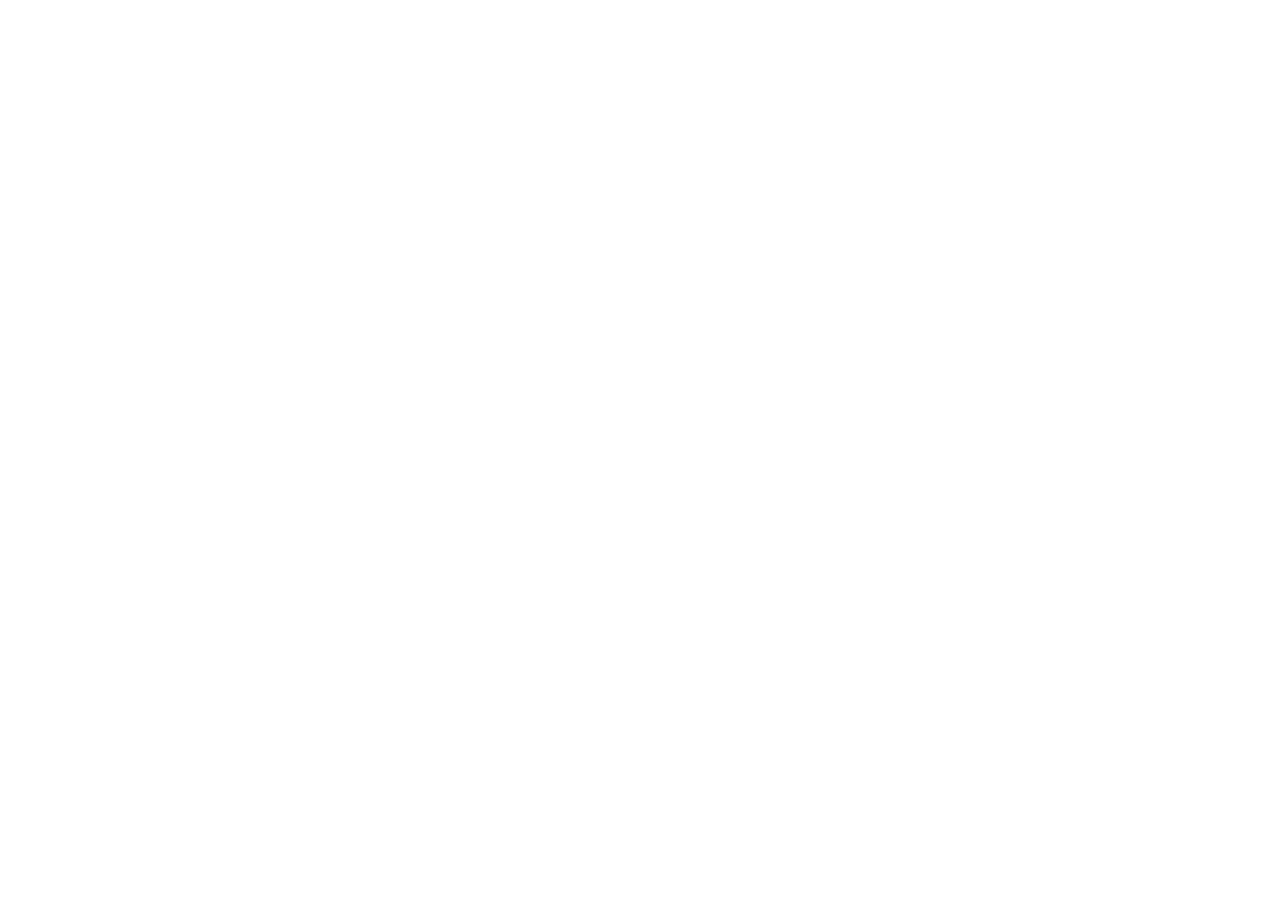
==== about.html @ 95242c17 "Init : création du dépôt, arborescence des fichiers et structure HTML de base" ====
<!DOCTYPE html>
<html lang="en">
<head>
    <meta charset="UTF-8">
    <meta name="viewport" content="width=device-width, initial-scale=1.0">
    <title>Document</title>
</head>
<!-- Bootstrap 5 via CDN : feuille de style --> 
<link 
href="https://cdn.jsdelivr.net/npm/bootstrap@5.3.0/dist/css/bootstrap.min.css" 
rel="stylesheet"> 
<!-- Votre feuille de style personnelle --> 
<link rel="stylesheet" href="css/style.css">
<body>
      <!-- Le contenu de la page sera ajoute ici --> 
<!-- Bootstrap 5 via CDN : script JavaScript --> 
<script 
src="https://cdn.jsdelivr.net/npm/bootstrap@5.3.0/dist/js/bootstrap.bundle.min.js"
></script> 
<!-- Votre script JavaScript --> 
<script src="js/main.js"></script>
</body>
</html>
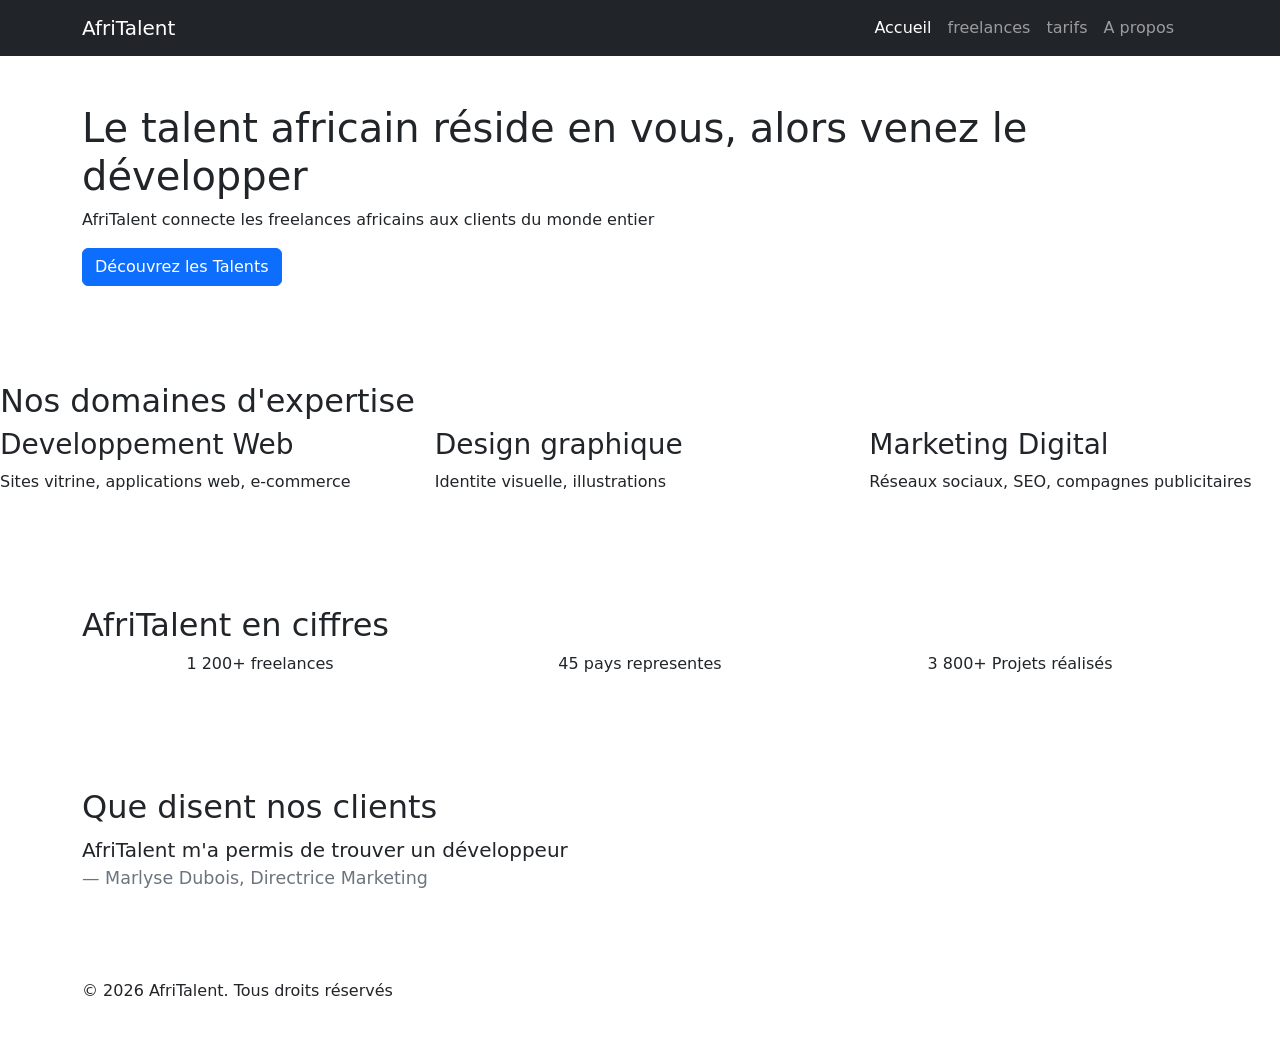
==== commit 61c22392: "HTMK : structure complète des 5 pages avec sections et contenu texte" ====
--- a/about.html
+++ b/about.html
@@ -19,5 +19,97 @@
 ></script> 
 <!-- Votre script JavaScript --> 
 <script src="js/main.js"></script>
+ <!--Navigation boostrap commune à toutes les pages-->
+<nav class="navbar navbar-expand-lg navbar-dark bg-dark">
+    <div class="container">
+        <a class="navbar-brand" href="index.html">AfriTalent</a>
+        <button class="navbar-toggler" type="button"
+        data-bs-toggle="collapse"
+        data-bs-target="#navMenu"
+        aria-controls="navMenu"
+        aria-expanded="false"
+        aria-label="Toggle navigation">
+        <span class="navbar-toggler-icon"></span>
+    </button>
+    <div class="collapse navbar-collapse" id="navMenu">
+        <ul class="navbar-nav ms-auto">
+            <li class="nav-item"><a class="nav-link active"
+                href="index.html">Accueil</a></li>
+                <li class="nav-item"><a class="nav-link"  
+                    href="freelances.html">freelances</a></li>
+                    <li class="nav-item"><a class="nav-link" 
+                        href="tarifs.html">tarifs</a></li>
+                        <li class="nav-item"><a class="nav-link" 
+                            href="about.html">A propos</a></li>
+                            <li class="nav-item"><a class="nav-link"
+                                href="contact.html"></a></li>
+        </ul>
+    </div>
+    </div>
+</nav>
+<!--Contenu principal-->
+<main>
+    <!--Section hero-->
+    <section id="hero">
+        <div class="container py-5">
+            <h1>Le talent africain réside en vous, alors venez le développer</h1>
+            <p>AfriTalent connecte les freelances africains aux clients du monde entier</p>
+            <a href="freelances.html" class="btn btn-primary">Découvrez les Talents</a>
+
+        </div>
+    </section>
+    <!--Section Services-->
+    <section id="service">
+        <div class="containe py-5">
+            <h2>Nos domaines d'expertise</h2>
+            <div class="row">
+                <div class="col -md-4">
+                    <h3>Developpement Web</h3>
+                    <p>Sites vitrine, applications web, e-commerce</p>
+                </div>
+                <div class="col -md-4">
+                    <h3>Design graphique</h3>
+                    <p>Identite visuelle, illustrations</p>
+                </div>
+                <div class="col -md-4">
+                    <h3>Marketing Digital</h3>
+                    <p>Réseaux sociaux, SEO, compagnes publicitaires</p>
+                </div>
+            </div>
+        </div>
+    </section>
+    <!--Section statistique-->
+    <section id="statistique">
+        <div class="container py-5">
+            <h2>AfriTalent en ciffres</h2>
+            <div class="row text-center">
+                <div class="col -md-4"><p>1 200+ freelances</p></div>
+                <div class="col -md-4"><p>45 pays representes</p></div>
+                <div class="col -md-4"><p>3 800+ Projets réalisés</p></div>
+            </div>
+        </div>
+    </section>
+
+    <!--Section Témoignages-->
+    <section id="témoignages">
+        <div class="container py-5">
+            <h2>Que disent nos clients</h2>
+            <blockquote class="blockquote">
+            <p>AfriTalent m'a permis de trouver un développeur</p>
+         <footer class="blockquote-footer">Marlyse Dubois, Directrice Marketing</footer>
+         </blockquote>
+        </div>
+    </section>
+</main>
+
+<!--Pied de page-->
+<footer>
+    <div class="container py-4">
+        <p>&copy; 2026 AfriTalent. Tous droits réservés</p>
+    </div>
+</footer>
+    <script src="https://cdn.jsdelivr.net/npm/bootstrap@5.3.0/dist/js/bootstrap.bundle.min.js">
+    </script>
+      <script src="js/main.js"></script>
 </body>
 </html>
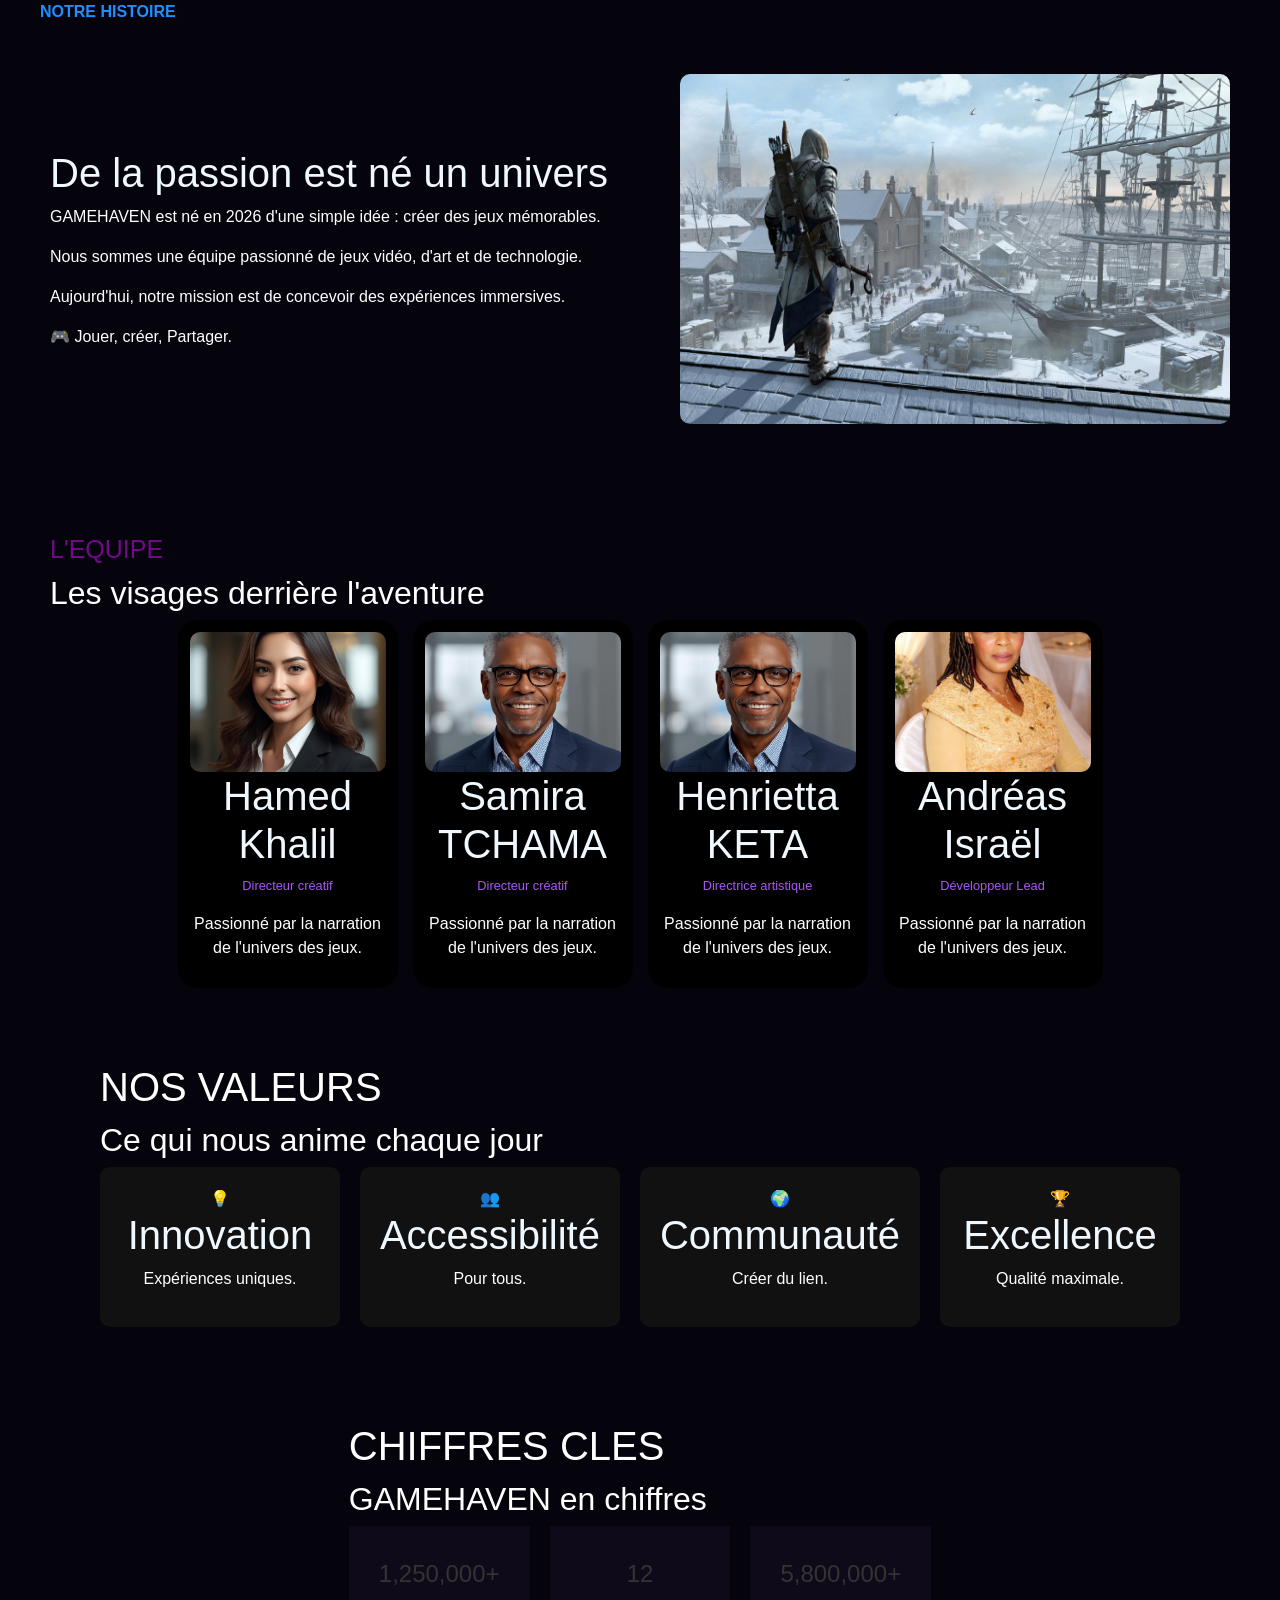
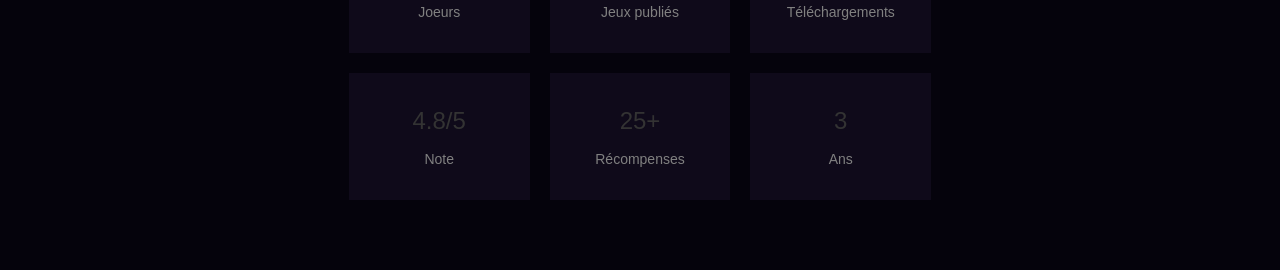
==== commit a05e47b5: "Mise à jour" ====
--- a/about.html
+++ b/about.html
@@ -11,105 +11,100 @@
 rel="stylesheet"> 
 <!-- Votre feuille de style personnelle --> 
 <link rel="stylesheet" href="css/style.css">
-<body>
-      <!-- Le contenu de la page sera ajoute ici --> 
-<!-- Bootstrap 5 via CDN : script JavaScript --> 
-<script 
-src="https://cdn.jsdelivr.net/npm/bootstrap@5.3.0/dist/js/bootstrap.bundle.min.js"
-></script> 
-<!-- Votre script JavaScript --> 
-<script src="js/main.js"></script>
- <!--Navigation boostrap commune à toutes les pages-->
-<nav class="navbar navbar-expand-lg navbar-dark bg-dark">
-    <div class="container">
-        <a class="navbar-brand" href="index.html">AfriTalent</a>
-        <button class="navbar-toggler" type="button"
-        data-bs-toggle="collapse"
-        data-bs-target="#navMenu"
-        aria-controls="navMenu"
-        aria-expanded="false"
-        aria-label="Toggle navigation">
-        <span class="navbar-toggler-icon"></span>
-    </button>
-    <div class="collapse navbar-collapse" id="navMenu">
-        <ul class="navbar-nav ms-auto">
-            <li class="nav-item"><a class="nav-link active"
-                href="index.html">Accueil</a></li>
-                <li class="nav-item"><a class="nav-link"  
-                    href="freelances.html">freelances</a></li>
-                    <li class="nav-item"><a class="nav-link" 
-                        href="tarifs.html">tarifs</a></li>
-                        <li class="nav-item"><a class="nav-link" 
-                            href="about.html">A propos</a></li>
-                            <li class="nav-item"><a class="nav-link"
-                                href="contact.html"></a></li>
-        </ul>
+<body class="violet">
+    <!--SECTION HISTOIRE-->
+    <header>
+         <span class="navbar-brand1"><strong>NOTRE HISTOIRE</strong></span>
+    </header>
+   <section class="heros">
+    <div class="heros-text">
+        <h2>De la passion est né un univers</h2>
+        <p>
+            GAMEHAVEN est né en 2026 d'une simple idée : créer des jeux mémorables.
+        </p>
+        <p>
+            Nous sommes une équipe passionné de jeux vidéo, d'art et de technologie.
+        </p>
+        <p>
+            Aujourd'hui, notre mission est de concevoir des expériences immersives.
+        </p>
+        <span class="span">🎮 Jouer, créer, Partager.</span>
     </div>
+
+    <div class="imgs">
+        <img src="images/540908.jpg">
     </div>
-</nav>
-<!--Contenu principal-->
-<main>
-    <!--Section hero-->
-    <section id="hero">
-        <div class="container py-5">
-            <h1>Le talent africain réside en vous, alors venez le développer</h1>
-            <p>AfriTalent connecte les freelances africains aux clients du monde entier</p>
-            <a href="freelances.html" class="btn btn-primary">Découvrez les Talents</a>
 
+   </section>
+
+   <section class="team">
+    <h1 class="equipe">L'EQUIPE</h1>
+    <h2>Les visages derrière l'aventure</h2>
+    <div class="teams">
+        <div class="team-1">
+            <img src="images/témoin1.jpg">
+            <h3>Hamed Khalil</h3>
+            <p class="role">Directeur créatif</p>
+            <p>Passionné par la narration de l'univers des jeux.</p>
         </div>
-    </section>
-    <!--Section Services-->
-    <section id="service">
-        <div class="containe py-5">
-            <h2>Nos domaines d'expertise</h2>
-            <div class="row">
-                <div class="col -md-4">
-                    <h3>Developpement Web</h3>
-                    <p>Sites vitrine, applications web, e-commerce</p>
-                </div>
-                <div class="col -md-4">
-                    <h3>Design graphique</h3>
-                    <p>Identite visuelle, illustrations</p>
-                </div>
-                <div class="col -md-4">
-                    <h3>Marketing Digital</h3>
-                    <p>Réseaux sociaux, SEO, compagnes publicitaires</p>
-                </div>
+
+        <div class="team-1">
+            <img src="images/témoin2.jpg">
+            <h3>Samira TCHAMA</h3>
+            <p class="role">Directeur créatif</p>
+            <p>Passionné par la narration de l'univers des jeux.</p>
+        </div>
+
+        <div class="team-1">
+            <img src="images/témoin2.jpg">
+            <h3>Henrietta KETA</h3>
+            <p class="role">Directrice artistique</p>
+            <p>Passionné par la narration de l'univers des jeux.</p>
+        </div>
+
+        <div class="team-1">
+            <img src="images/témoin3.png" width="100">
+            <h3>Andréas Israël </h3>
+            <p class="role">Développeur Lead</p>
+            <p>Passionné par la narration de l'univers des jeux.</p>
+        </div>
+        <!--SECTION VALEUR-->
+
+        <section class="values">
+            <h1>NOS VALEURS</h1>
+            <h2>Ce qui nous anime chaque jour</h2>
+
+            <div class="valeur-grid">
+                <div class="value">💡 <h3>Innovation</h3><p>Expériences uniques.</p></div>
+                <div class="value">👥 <h3>Accessibilité</h3><p>Pour tous.</p></div>
+                <div class="value">🌍 <h3>Communauté</h3><p>Créer du lien.</p></div>
+                <div class="value">🏆 <h3>Excellence</h3><p>Qualité maximale.</p></div>
             </div>
-        </div>
-    </section>
-    <!--Section statistique-->
-    <section id="statistique">
-        <div class="container py-5">
-            <h2>AfriTalent en ciffres</h2>
-            <div class="row text-center">
-                <div class="col -md-4"><p>1 200+ freelances</p></div>
-                <div class="col -md-4"><p>45 pays representes</p></div>
-                <div class="col -md-4"><p>3 800+ Projets réalisés</p></div>
+        </section>
+
+        <!--SECTION CHIFFRES-->
+        <section class="states">
+            <h1>CHIFFRES CLES</h1>
+            <h2>GAMEHAVEN en chiffres</h2>
+
+            <div class="states-grid">
+                <div class="stat">1,250,000+<span class="span">Joeurs</span></div>
+                <div class="stat">12<span class="span">Jeux publiés</span></div>
+                <div class="stat">5,800,000+<span class="span">Téléchargements</span></div>
+                <div class="stat">4.8/5<span class="span">Note</span></div>
+                <div class="stat">25+<span class="span">Récompenses</span></div>
+                <div class="stat">3<span class="span">Ans</span></div>
             </div>
-        </div>
-    </section>
 
-    <!--Section Témoignages-->
-    <section id="témoignages">
-        <div class="container py-5">
-            <h2>Que disent nos clients</h2>
-            <blockquote class="blockquote">
-            <p>AfriTalent m'a permis de trouver un développeur</p>
-         <footer class="blockquote-footer">Marlyse Dubois, Directrice Marketing</footer>
-         </blockquote>
-        </div>
-    </section>
-</main>
+        </section>
 
-<!--Pied de page-->
-<footer>
-    <div class="container py-4">
-        <p>&copy; 2026 AfriTalent. Tous droits réservés</p>
+
+
+
     </div>
-</footer>
-    <script src="https://cdn.jsdelivr.net/npm/bootstrap@5.3.0/dist/js/bootstrap.bundle.min.js">
-    </script>
-      <script src="js/main.js"></script>
+
+   </section>
+  
+
 </body>
 </html>
--- a/css/style.css
+++ b/css/style.css
@@ -0,0 +1,569 @@
+:root {
+    --primary-color: #1e90ff;
+    --secondary-color: #ff6347;
+    --background-color: white;
+    --text-color: #333333;
+    --font-main: sans-serif;
+    --spacing: 16px;  
+    --white: #ffffff;
+    --dark: #222222;
+}
+
+body {
+    margin: 0;
+    font-family: var(--font-main);
+    color: var(--text-color);            
+}
+.navbar-brand {
+    color: #1e90ff;
+} 
+.navbar-brand1 {
+     color: #1e90ff;
+     margin-left: 40px;
+} 
+.nav-link {
+    color: #667eea;
+    font-size: initial;
+}
+.nav-1 {
+    border-radius: 40px;
+}
+button {
+    background-color: var(--dark);
+    color: #ffffff;
+    margin-left: 5px;
+    border-radius: 10px;
+    padding: 4px;
+}
+button:hover {
+    box-shadow: 0 0 10px #6c5ce7,
+                0 0 20px #6c5ce7;
+    transform: translateY(-3px);
+    color: red;
+    transition: 0.8s;            
+}
+
+/*=== SECTIONS TEMOIGNAGES ET TARIFS ===*/
+.section-container {
+    display: flex;
+    justify-content: center;
+    gap: 30px;
+    padding: 60px 10%;
+    flex-wrap: wrap;
+}
+.card {
+    background-color: #111;
+    color: white;
+    width: 280px;
+    padding: 25px;
+    border-radius: 15px;
+    text-align: center;
+    transition: 0.3s;
+}
+.card:hover {
+    transform: translateY(-10px);
+    box-shadow: 0 0 20px rgba(108,92,231,0.5);
+}
+.avatar {
+    width: 80px;
+    height: 80px;
+    border-radius: 50%;
+    margin-bottom: 15px;
+}
+.card h1 {
+    font-size: 25px;
+}
+.role {
+    font-size: 0.8rem;
+    color: #6c5ce7;
+}
+.card p {
+    font-size: 0.9rem;
+    margin: 15px 0;
+}
+.stars {
+    color: gold;
+    font-size: 1.2rem;
+}
+
+/* Section hero */
+.text {
+    color: #ffffff;
+}
+.text-1 {
+    color: #610cb7;
+}
+.p1 {
+    color: #ffffff;
+}
+.hero{
+    display: grid;
+    grid-template-columns: 1fr 1.5fr;
+    align-items: center;
+    padding: 50px;
+    gap : 40px
+}
+.hero-image{
+    width: 50px;
+    border-radius: 15px;
+    align-items: center;
+}
+.btn{
+    background-color: var(--primary-color);
+    color: var(--white);
+    text-decoration: none;
+    border-radius: 10px;
+    transition: 5s;
+}
+.btn:hover {
+     box-shadow: 0 0 10px #6c5ce7,
+                 0 0 20px  #6c5ce7;
+     transform: translateY(-3px);  
+     color: #ffffff;   
+     transition: 0.8s;       
+}
+/* ASYMETRIQUE */
+.starts {
+    display: flex;
+    justify-content: space-around;
+    align-items: center;
+    background: transparent;
+    border-radius: 20px 20px 0 0;
+    flex-wrap: nowrap;    
+}
+
+.start-card {
+    text-align: center;
+    flex: 1;   
+}
+
+.counter {
+    font-size: 1.5rem;
+    font-weight: 500;
+    color: #6c5ce7;
+}
+.counter::before {
+    content: "";
+}
+.start-card p {
+    font-weight: bold;
+    
+    color: #ffffff;
+}
+.start-card span {
+    font: 0.65rem;
+    color: #ffffff;
+}
+/* SERVICES */
+.ns {
+    text-align: center;
+    font-size: 25px;
+    color: #ffffff;
+}
+
+.services-container {
+    color: deepskyblue;
+    justify-content: center;
+    flex-wrap: wrap;
+    display: flex;
+    justify-content: center;
+    align-items: center;
+    gap: 20px;
+    height: 50vh;
+    background-color: #0f0a1a;
+    margin-top: 20px;
+}
+  .service-card {
+    border-radius: 20px;
+    width: 200px;
+    max-width: 350px;
+    transition: transform 0.3s ease, box-shadow 0.3s ease;
+    box-shadow: 0 10px 30px black;
+    border: 1px solid rgba(255,255,255,0.3);
+    background-color: transparent;
+    color: #ffffff;
+    height: 250px;
+    overflow: hidden;
+    text-align: center;
+    padding: 10px 20px;
+}
+
+.service-card:hover{
+    transform: translateY(-10px);
+    box-shadow: 0 20px 40px black;
+}
+.card-icon {
+    margin-bottom: 20px;
+    display: inline-block;
+}
+.icon-3 {
+    width: 48px;
+    height: 48px;
+    border-radius: 12px;
+    margin: 0 auto;
+}
+.icon-1::before {
+    color: #ffffff;
+    justify-content: center;
+    align-items: center;
+    width: 100%;
+    height: 100%;
+    font-size: 24px;
+}
+.service-title {
+    font-size: 16px;
+    color: white;
+    line-height: 1.5;
+    margin-bottom: 25px;
+}
+.service-link {
+    display: inline-block;
+    color: #610cb7;
+    text-decoration: none;
+    font-weight: 600;
+    font-size: 15px;
+    transition: color 0.3s ease, transform 0.3s ease;
+}
+.service-link:hover {
+    color: #667eea;
+    transform: translateX(50px);
+}
+/*========= SECTION A PROPOS */
+.pp {
+    text-align: center;
+}
+.propos {
+    color: #ffffff;
+}
+
+/*Responsive Design */
+@media (max-width: 768px) {
+    .service-container {
+        gap: 20px;
+    }
+    .service-card {
+        padding: 30px 20px;
+        max-width: 100%;
+    }
+    .service-title {
+        font-size: 22px;
+    }
+    .service-description {
+        font-size: 14px;
+    }
+}
+/* =====Section footer */
+.footer {
+    background: #360865;
+    color: var(--white);
+    padding: 50px 20px;
+}
+.footer-container {
+    display: flex;
+    justify-content: space-between;
+    align-items: flex-start;
+    flex-wrap: wrap;
+    margin: auto;
+    gap: 40px;
+}
+.footer-b {
+    flex: 1 1 250px;
+    padding-left: 100px;
+}
+.footer-b p {
+    margin-left: 20px;
+    
+}
+.footer-b h1 {
+    font-size: 22px;
+    margin-bottom: 30px;
+    border-bottom: 2px solid white;
+    display: inline-block;
+    margin-left: 15px;
+    font-family: Arial, Helvetica, sans-serif;
+}
+.footer-b ul {
+    list-style: none;
+    padding: 0;
+}
+.footer-b a {
+    text-decoration: none;
+    color: var(--white);
+}
+.footer-b a:hover {
+    color: #ff6347;
+}
+.social-icon {
+    display: flex;
+    gap: 15px;
+    margin-top: 10px;
+}
+.social-icon a i {
+    color: #111;
+    font-size: 30px;
+}
+.social-icon a:hover {
+    background-color: #ffffff;
+    transition: 3s;
+}
+.pied {
+    text-align: center;
+    margin-top: 30px;
+    border-top: 1px solid rgba(255,255,255,0.3);
+    padding-top: 10px;
+}
+/*======= Formulaire ========*/
+.container-2 {
+    display: flex;
+    justify-content: center;
+    align-items: center;
+    min-height: 100vh;
+    gap: 20px;
+    
+}
+.form-box, .info-box {
+    width: 400px;
+    padding: 20px;
+    border-radius: 15px;
+    background-color: rgba(0,0,0,0.6);
+    border: 2px solid rgba(255,255,255,0.5);
+    box-shadow: 0 0 20px cyan;
+}
+.form-box h1 {
+    font-family: Georgia, 'Times New Roman', Times, serif;
+    font-size: 20px;
+    margin-left: 20px;
+    color: #1e90ff;
+}
+input, select, textarea {
+    width: 103%;
+    margin: 10px 0;
+    padding: 12px;
+    border-radius: 12px;
+    border: none;
+    outline: none;
+    background: rgba(255,255,255,0.1);
+    color: #ffffff;
+}
+input:focus, select:focus, textarea:focus {
+    border: 2px solid white;
+    box-shadow: 0 0 5px white,
+                0 0 10px white,
+                0 0 20px white;
+    background: rgba(255,255,255,0.15);
+    transform: scale(1.02);
+    transition: 3s;
+
+}
+input:focus::placeholder,
+textarea:focus::placeholder {
+    color: green;
+}
+
+textarea {
+    height: 100px;
+    resize: none;
+}
+.row {
+    display: flex;
+    gap: 10px;
+}
+.btn-9 {
+    width: 100%;
+    border: none;
+    border-radius: 10px;
+    background: linear-gradient(45deg, purple, cyan);
+    color: #ffffff;
+    font-weight: bold;
+    cursor: pointer;
+    transition: 0.4s;
+}
+.btn-9:hover {
+    transform: scale(1.05);
+}
+.success {
+    margin-top: 10px;
+    color: lawngreen;
+    margin-left: 19%;
+}
+.info-box p, h1 {
+    margin: 10px 0;
+    color: var(--white);
+}
+iframe {
+    width: 390px;
+    height: 250px;
+    border-radius: 10px;
+    margin-top: 40px;
+}
+/*=========TARIFS========*/
+.tarifs {
+    background-color: #0c090f;
+}
+h5 {
+    text-align: center;
+    margin-top: 40px;
+    color: azure;
+}
+.cardes-containers {
+    display: flex;
+    justify-content: center;
+    gap: 30px;
+    flex-wrap: wrap;
+    margin-top: 30px;
+}
+.popular {
+    border: 2px solid aqua;
+    transform: scale(1.08);
+}
+.badge {
+    position: relative;
+    top: -10px;
+    right: 10px;
+    background: #300634;
+    color: white;
+    padding: 5px 10px;
+    font-size: 12px;
+    border-radius: 70px;
+    
+}
+.price {
+    font-size: 22px;
+    margin: 10px 0;
+}
+ul {
+    list-style: none;
+    padding: 0;
+}
+li {
+    margin: 8px 0;
+}
+.check::before {
+    content: "✅";
+    color: green;
+}
+.cross::before {
+    content: "❌";
+}
+.button-1 {
+    margin-top: 15px;
+    padding: 10px;
+    background: #300634;
+    color: white;
+    border-radius: 25px;
+    cursor: pointer;
+}
+.button-1:hover {
+    background: #12385e;
+}
+/*========== NOTRE HISTOIRE ==========*/
+.violet {
+    background-color: rgb(5, 3, 12);
+}
+.equipe {
+    color: rgb(113, 9, 136);
+   font-family: 'Franklin Gothic Medium', 'Arial Narrow', Arial, sans-serif;
+   font-size: 25px;
+}
+
+.heros {
+    display: flex;
+    align-items: center;
+    justify-content: space-between;
+    gap: 40px;
+    padding: 50px;
+
+}
+.heros-text p, cta, h2, p {
+    color: #ffffff;
+}
+.span  {
+    color: #ffffff;
+}
+.heros-text h1 {
+    color: rgb(78, 7, 78);
+}
+.heros-text h2, h3 {
+    font-size: 40px;
+    color: aliceblue;
+}
+.heros-text img {
+    width: 100%;
+    border-radius: 10px;
+}
+.imgs img {
+    width: 550px;
+    height: 350px;
+    border-radius: 10px;
+}
+.team {
+    padding: 50px;
+}
+.teams {
+    display: flex;
+    justify-content: center;
+    gap: 15px;
+    flex-wrap: wrap;
+}
+.team-1 {
+    background: black;
+    padding: 12px;
+    text-align: center;
+    border-radius: 20px;
+    width: 220px;
+    
+}
+.team-1 img {
+    width: 100%;
+    border-radius: 10px;
+    object-fit: cover;
+    height: 140px;
+}
+.role {
+    color: #a855f7;
+}
+.values {
+    padding: 50px;
+}
+.valeur-grid {
+    display: grid;
+    grid-template-columns: repeat(4, 1fr);
+    gap: 20px;
+}
+.value {
+    background: #111;
+    padding: 20px;
+    border-radius: 10px;
+    text-align: center;
+}
+.states {
+    padding: 20px;
+}
+.states-grid {
+    display: grid;
+    grid-template-columns: repeat(3, 1fr);
+    gap: 20px;
+}
+.stat {
+    background-color: #0f0a1a;
+    padding: 30px;
+    font-size: 24px;
+    text-align: center;
+}
+.stat span {
+    display: block;
+    font-size: 14px;
+    margin-top: 10px;
+    color: gray;
+}
+/*==== Freelances ====*/
+.mb-4 {
+    color: #610cb7;
+    text-align: center;
+}
+.card-img-top {
+    width: 200px;
+    height: 150px; 
+}
+
+
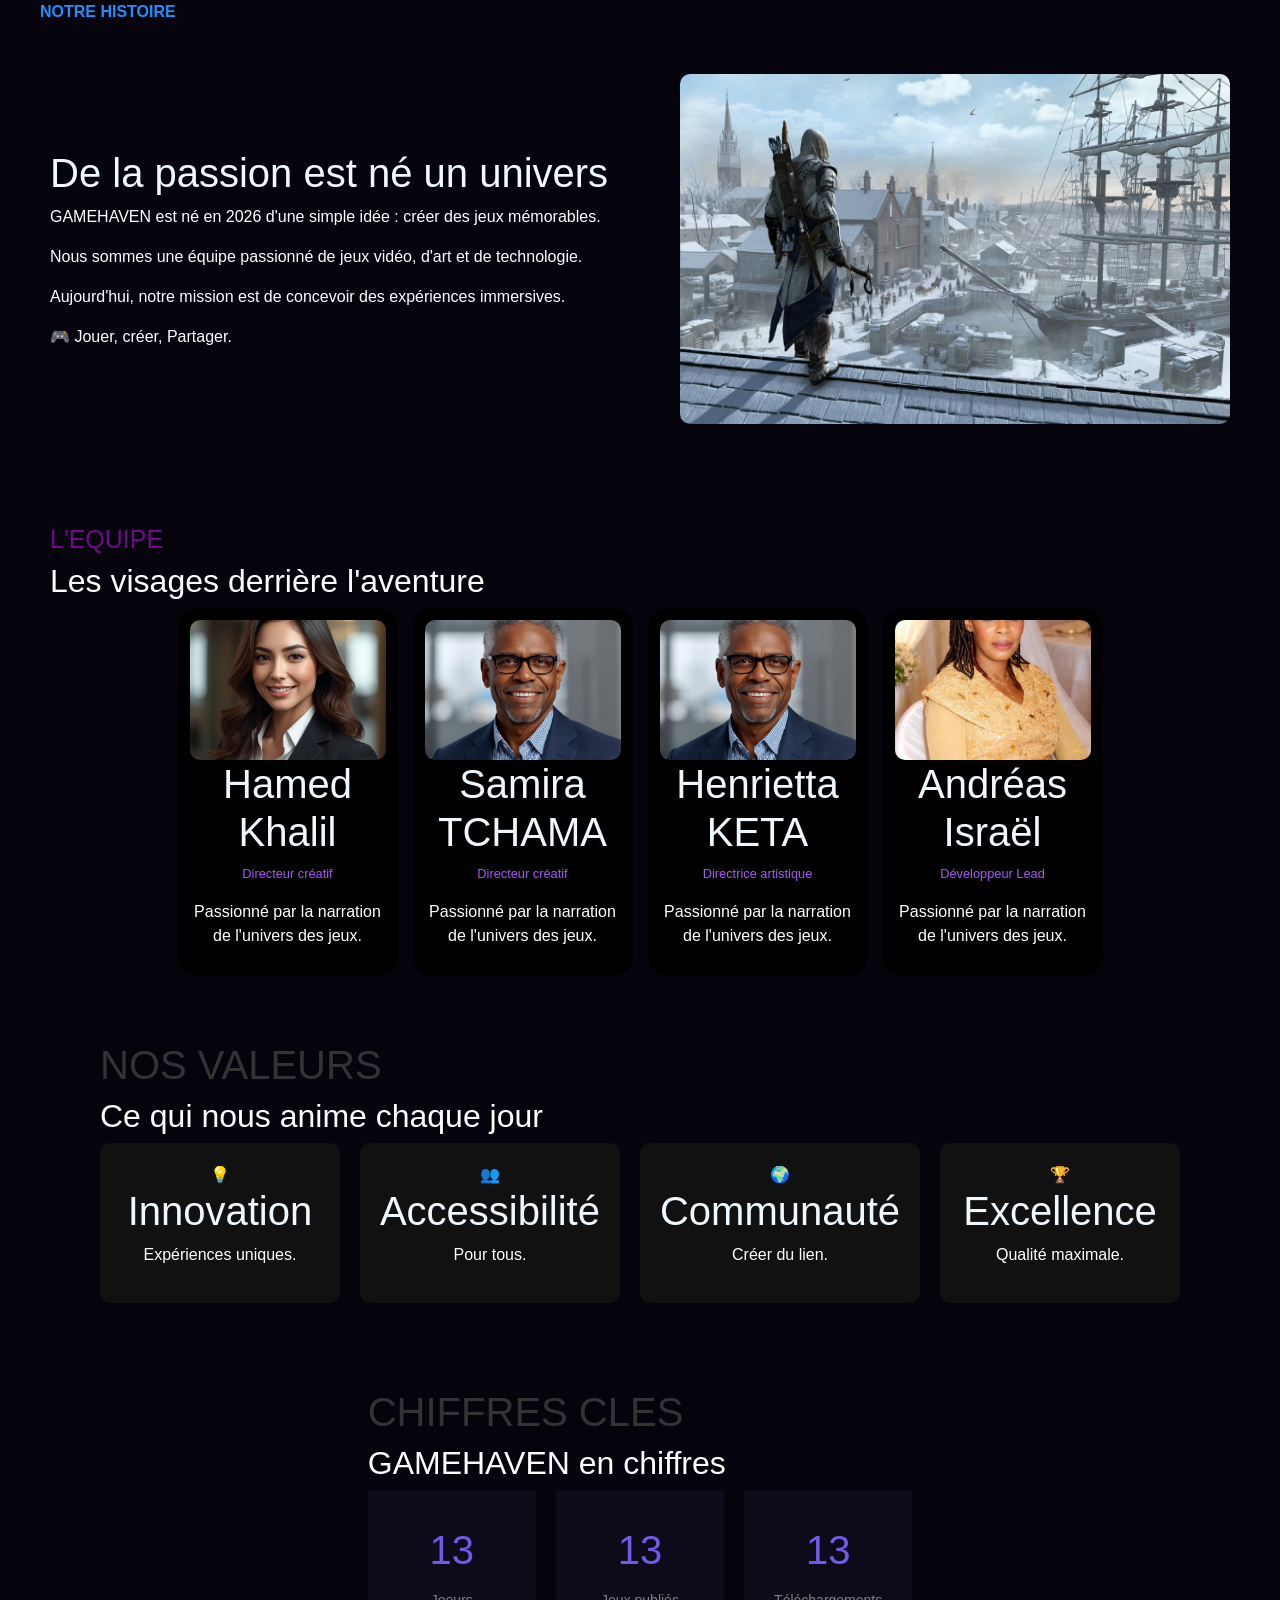
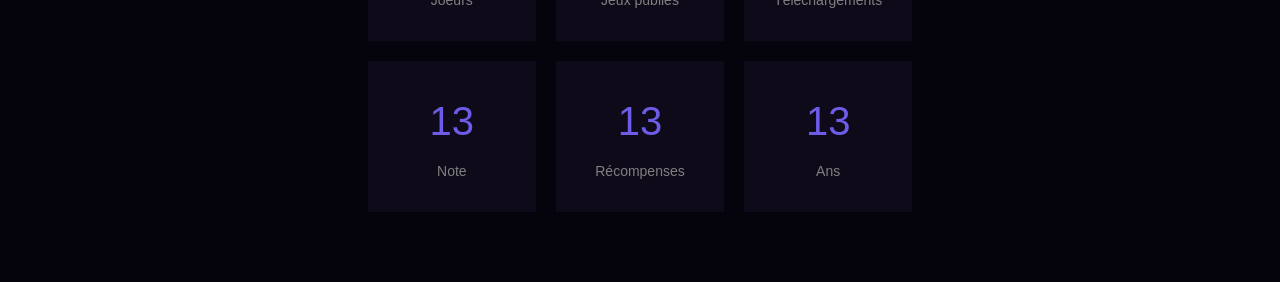
==== commit 1f5f7836: "nouvelle modification" ====
--- a/about.html
+++ b/about.html
@@ -88,12 +88,36 @@
             <h2>GAMEHAVEN en chiffres</h2>
 
             <div class="states-grid">
-                <div class="stat">1,250,000+<span class="span">Joeurs</span></div>
-                <div class="stat">12<span class="span">Jeux publiés</span></div>
-                <div class="stat">5,800,000+<span class="span">Téléchargements</span></div>
-                <div class="stat">4.8/5<span class="span">Note</span></div>
-                <div class="stat">25+<span class="span">Récompenses</span></div>
-                <div class="stat">3<span class="span">Ans</span></div>
+
+                <div class="stat">
+                    <div id="count1" class="counter">0</div>
+                    <span class="span">Joeurs</span>
+                </div>
+
+                <div class="stat">
+                    <div id="count2" class="counter">0</div>
+                    <span class="span">Jeux publiés</span>
+                </div>
+
+                <div class="stat">
+                    <div id="count3" class="counter">0</div>
+                    <span class="span">Téléchargements</span>
+                </div>
+
+                <div class="stat">
+                    <div id="count4" class="counter">0</div>
+                    <span class="span">Note</span>
+                </div>
+
+                <div class="stat">
+                    <div id="count5" class="counter">0</div>
+                    <span class="span">Récompenses</span>
+                </div>
+
+                <div class="stat">
+                    <div id="count6" class="counter">0</div>
+                    <span class="span">Ans</span>
+                </div>
             </div>
 
         </section>
@@ -104,6 +128,8 @@
     </div>
 
    </section>
+
+   <script src="js/main.js"></script>
   
 
 </body>
--- a/css/style.css
+++ b/css/style.css
@@ -138,7 +138,7 @@
 }
 
 .counter {
-    font-size: 1.5rem;
+    font-size: 40px;
     font-weight: 500;
     color: #6c5ce7;
 }
@@ -252,7 +252,7 @@
         font-size: 14px;
     }
 }
-/* =====Section footer */
+/* =====Section footer ======*/
 .footer {
     background: #360865;
     color: var(--white);
@@ -317,11 +317,18 @@
     display: flex;
     justify-content: center;
     align-items: center;
-    min-height: 100vh;
+    height: auto;
     gap: 20px;
-    
-}
-.form-box, .info-box {
+}
+option {
+    color: red;
+}
+.error {
+    color: red;
+}
+
+.form-box,
+.info-box {
     width: 400px;
     padding: 20px;
     border-radius: 15px;
@@ -329,14 +336,18 @@
     border: 2px solid rgba(255,255,255,0.5);
     box-shadow: 0 0 20px cyan;
 }
+
 .form-box h1 {
     font-family: Georgia, 'Times New Roman', Times, serif;
     font-size: 20px;
     margin-left: 20px;
     color: #1e90ff;
 }
-input, select, textarea {
-    width: 103%;
+
+input,
+select,
+textarea {
+    width: 100%;
     margin: 10px 0;
     padding: 12px;
     border-radius: 12px;
@@ -345,7 +356,10 @@
     background: rgba(255,255,255,0.1);
     color: #ffffff;
 }
-input:focus, select:focus, textarea:focus {
+
+input:focus,
+select:focus,
+textarea:focus {
     border: 2px solid white;
     box-shadow: 0 0 5px white,
                 0 0 10px white,
@@ -353,21 +367,23 @@
     background: rgba(255,255,255,0.15);
     transform: scale(1.02);
     transition: 3s;
-
-}
+}
+
 input:focus::placeholder,
 textarea:focus::placeholder {
     color: green;
 }
 
 textarea {
-    height: 100px;
+    height: 50px;
     resize: none;
 }
+
 .row {
     display: flex;
     gap: 10px;
 }
+
 .btn-9 {
     width: 100%;
     border: none;
@@ -378,24 +394,30 @@
     cursor: pointer;
     transition: 0.4s;
 }
+
 .btn-9:hover {
     transform: scale(1.05);
 }
+
 .success {
     margin-top: 10px;
     color: lawngreen;
     margin-left: 19%;
 }
-.info-box p, h1 {
+
+.info-box p,
+.info-box h1 {
     margin: 10px 0;
     color: var(--white);
 }
+
 iframe {
     width: 390px;
     height: 250px;
     border-radius: 10px;
     margin-top: 40px;
 }
+
 /*=========TARIFS========*/
 .tarifs {
     background-color: #0c090f;
@@ -565,5 +587,10 @@
     width: 200px;
     height: 150px; 
 }
-
-
+#count {
+  color: white;
+  font-size: 40px;
+}
+
+
+
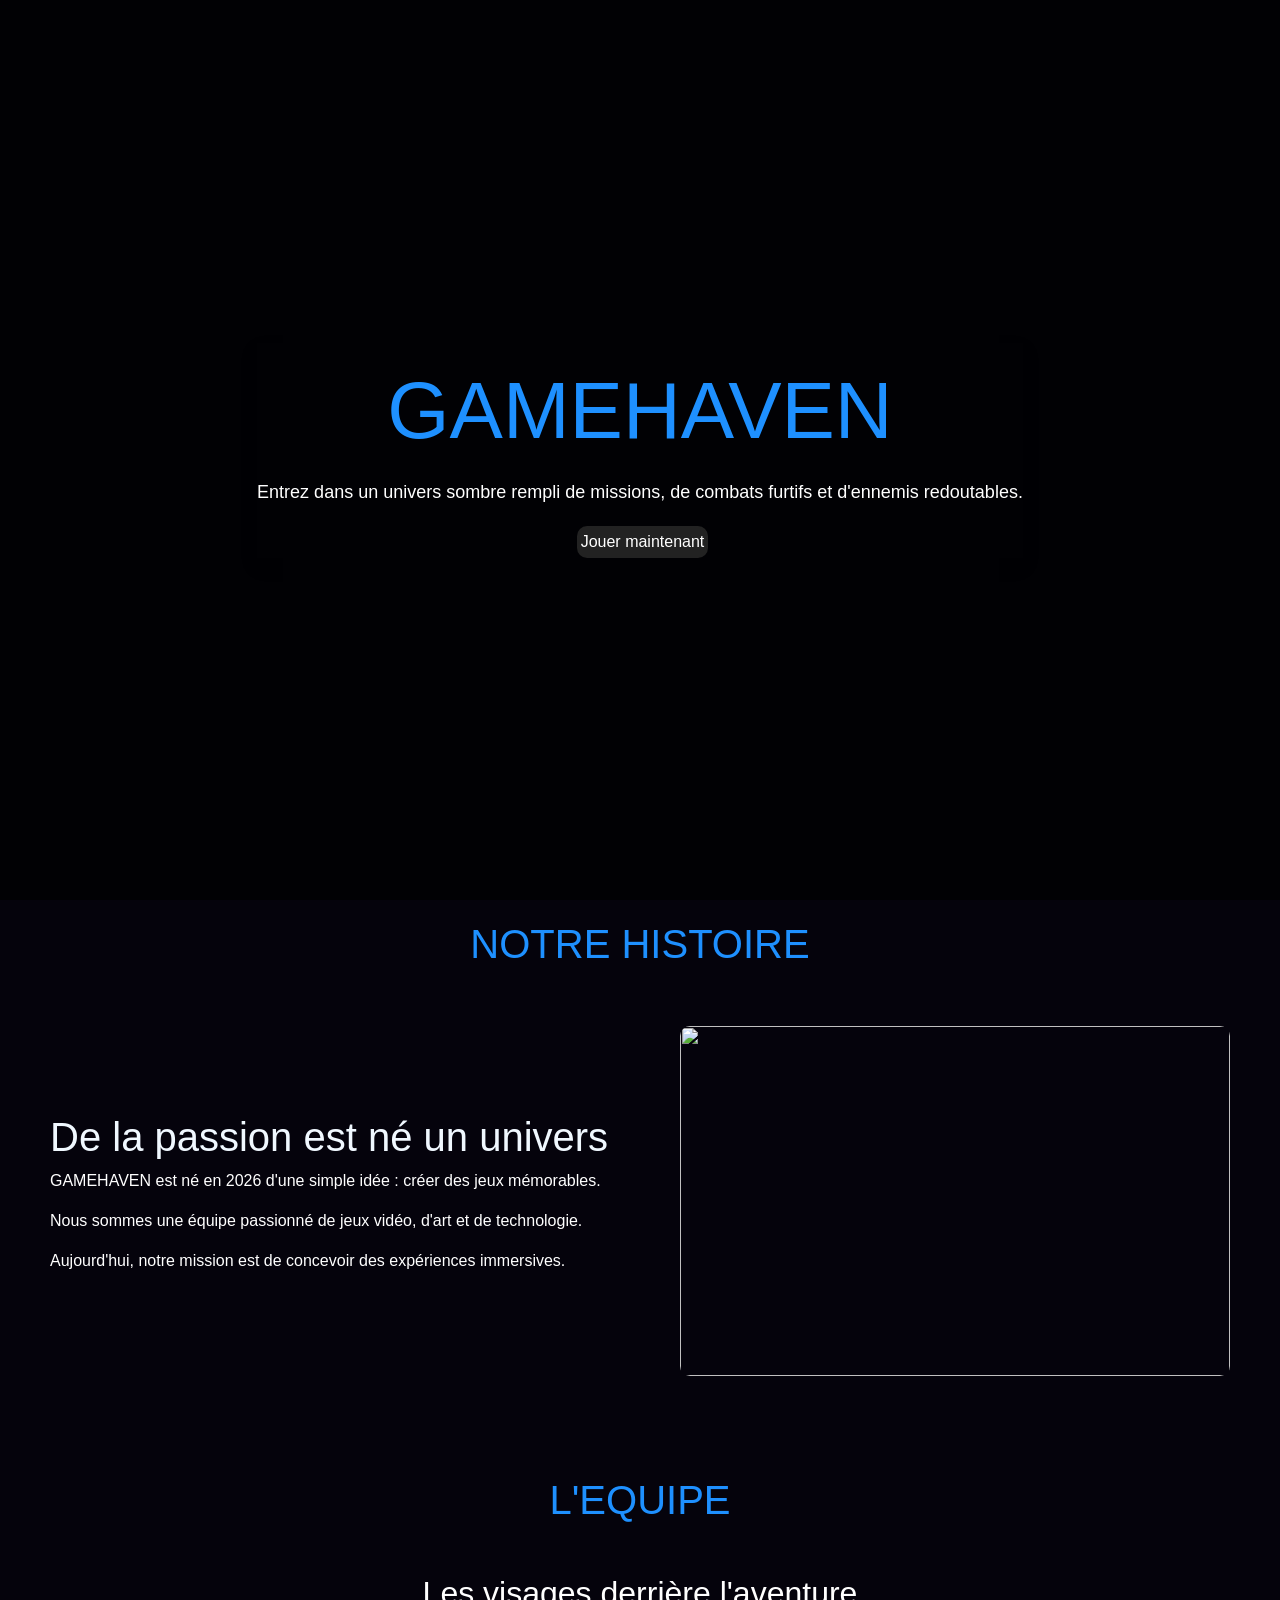
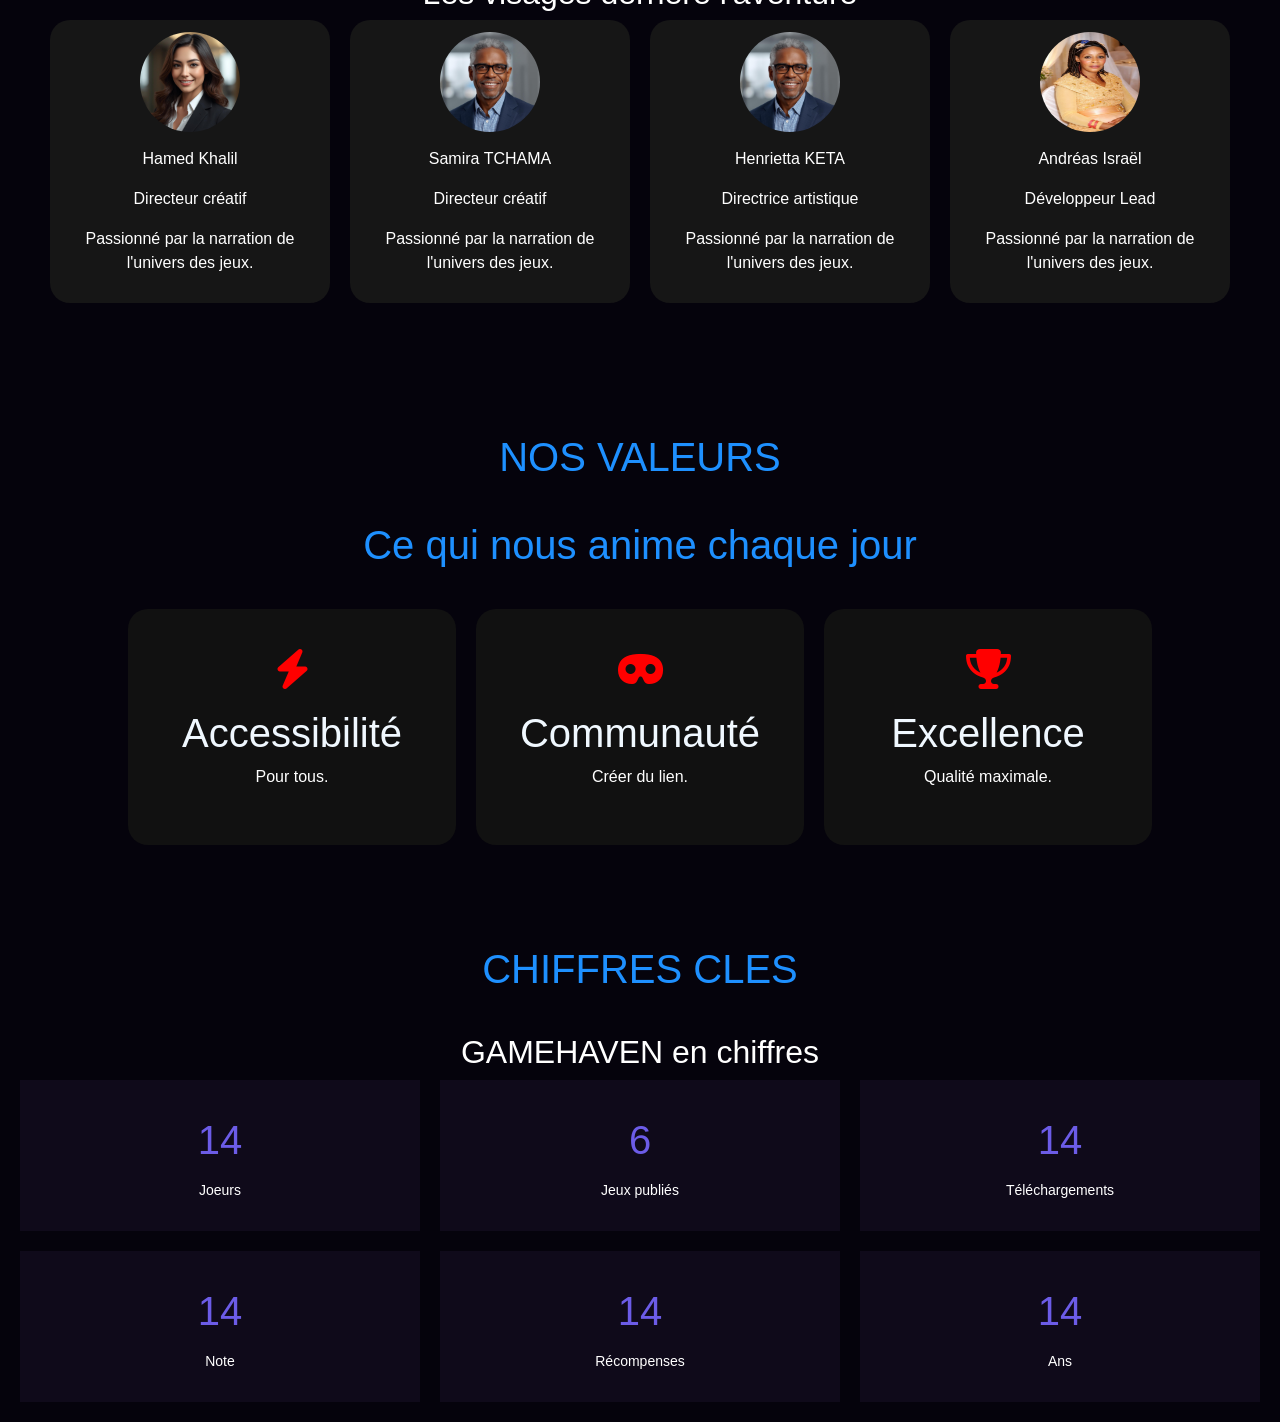
==== commit 3412ec64: "Dépôt" ====
--- a/about.html
+++ b/about.html
@@ -9,13 +9,31 @@
 <link 
 href="https://cdn.jsdelivr.net/npm/bootstrap@5.3.0/dist/css/bootstrap.min.css" 
 rel="stylesheet"> 
+<link rel="stylesheet" href="https://cdnjs.cloudflare.com/ajax/libs/font-awesome/6.5.2/css/all.min.css">
 <!-- Votre feuille de style personnelle --> 
 <link rel="stylesheet" href="css/style.css">
 <body class="violet">
+    <!--SECTION HERO-->
+    <section class="castor">
+        <div class="overlay"></div>
+        <div class="shadow">
+
+            <h6>GAMEHAVEN</h6>
+
+            <p>
+                Entrez dans un univers sombre rempli de missions, 
+                de combats furtifs et d'ennemis redoutables.
+            </p>
+
+            <button>Jouer maintenant</button>
+
+        </div>
+
+    </section>
+
     <!--SECTION HISTOIRE-->
-    <header>
-         <span class="navbar-brand1"><strong>NOTRE HISTOIRE</strong></span>
-    </header>
+    
+         <h6>NOTRE HISTOIRE</h6>
    <section class="heros">
     <div class="heros-text">
         <h2>De la passion est né un univers</h2>
@@ -28,57 +46,78 @@
         <p>
             Aujourd'hui, notre mission est de concevoir des expériences immersives.
         </p>
-        <span class="span">🎮 Jouer, créer, Partager.</span>
+        
     </div>
 
     <div class="imgs">
-        <img src="images/540908.jpg">
+        <img src="https://images.unsplash.com/photo-1511512578047-dfb367046420?q=80&w=1200&auto=format&fit=crop">
     </div>
 
    </section>
 
+   <!-- EQUIPE -->
+
    <section class="team">
-    <h1 class="equipe">L'EQUIPE</h1>
+    <h1>L'EQUIPE</h1>
     <h2>Les visages derrière l'aventure</h2>
+
     <div class="teams">
+
         <div class="team-1">
             <img src="images/témoin1.jpg">
-            <h3>Hamed Khalil</h3>
-            <p class="role">Directeur créatif</p>
+            <p>Hamed Khalil</p>
+            <p>Directeur créatif</p>
             <p>Passionné par la narration de l'univers des jeux.</p>
         </div>
 
         <div class="team-1">
             <img src="images/témoin2.jpg">
-            <h3>Samira TCHAMA</h3>
-            <p class="role">Directeur créatif</p>
+            <p>Samira TCHAMA</p>
+            <p>Directeur créatif</p>
             <p>Passionné par la narration de l'univers des jeux.</p>
         </div>
 
         <div class="team-1">
             <img src="images/témoin2.jpg">
-            <h3>Henrietta KETA</h3>
-            <p class="role">Directrice artistique</p>
+            <p>Henrietta KETA</hp>
+            <p>Directrice artistique</p>
             <p>Passionné par la narration de l'univers des jeux.</p>
         </div>
 
         <div class="team-1">
-            <img src="images/témoin3.png" width="100">
-            <h3>Andréas Israël </h3>
-            <p class="role">Développeur Lead</p>
+            <img src="images/témoin3.png">
+            <p>Andréas Israël</p>
+            <p>Développeur Lead</p>
             <p>Passionné par la narration de l'univers des jeux.</p>
         </div>
-        <!--SECTION VALEUR-->
+          </div>
+    </section>
+
+        <!--SECTION VALEURS-->
 
         <section class="values">
             <h1>NOS VALEURS</h1>
             <h2>Ce qui nous anime chaque jour</h2>
 
             <div class="valeur-grid">
-                <div class="value">💡 <h3>Innovation</h3><p>Expériences uniques.</p></div>
-                <div class="value">👥 <h3>Accessibilité</h3><p>Pour tous.</p></div>
-                <div class="value">🌍 <h3>Communauté</h3><p>Créer du lien.</p></div>
-                <div class="value">🏆 <h3>Excellence</h3><p>Qualité maximale.</p></div>
+
+                <div class="value">
+                    <i class="fa-solid fa-bolt"></i>  
+                    <h3>Accessibilité</h3>
+                    <p>Pour tous.</p>
+                </div>
+
+                <div class="value"> 
+                    <i class="fa-solid fa-mask"></i> 
+                    <h3>Communauté</h3>
+                    <p>Créer du lien.</p>
+                </div>
+
+                <div class="value">
+                    <i class="fa-solid fa-trophy"></i> 
+                     <h3>Excellence</h3>
+                     <p>Qualité maximale.</p>
+                </div>
             </div>
         </section>
 
@@ -122,13 +161,6 @@
 
         </section>
 
-
-
-
-    </div>
-
-   </section>
-
    <script src="js/main.js"></script>
   
 
--- a/css/style.css
+++ b/css/style.css
@@ -13,6 +13,21 @@
     margin: 0;
     font-family: var(--font-main);
     color: var(--text-color);            
+}
+body.light{
+    background: white;
+    color: #0c090f;
+}
+body.dark{
+    background: #111;
+    color: white;
+}
+#theme-toggle{
+    padding: 5px 7px;
+    border: none;
+    cursor: pointer;
+    border-radius: 10px;
+    color: yellow;
 }
 .navbar-brand {
     color: #1e90ff;
@@ -34,6 +49,7 @@
     margin-left: 5px;
     border-radius: 10px;
     padding: 4px;
+    border: none;
 }
 button:hover {
     box-shadow: 0 0 10px #6c5ce7,
@@ -231,9 +247,14 @@
 /*========= SECTION A PROPOS */
 .pp {
     text-align: center;
+    margin-top: 10px;
 }
 .propos {
     color: #ffffff;
+}
+.propos p{
+    text-align: center;
+    font-size: 30px;
 }
 
 /*Responsive Design */
@@ -425,7 +446,8 @@
 h5 {
     text-align: center;
     margin-top: 40px;
-    color: azure;
+    color: cyan;
+    font-size: 30px;
 }
 .cardes-containers {
     display: flex;
@@ -478,7 +500,66 @@
 .button-1:hover {
     background: #12385e;
 }
+/*========== QUESTIONS/REPONSES========*/
+.faq {
+    width: 80%;
+    margin-top: 10px;
+    margin: auto;
+}
+.faq h1 {
+    text-align: center;
+    margin-top: 50px;
+    color: cyan;
+} 
+.accordion-item {
+    margin-bottom: 15px;
+    border-radius: 10px;
+    overflow: hidden;
+}
+.accordion-button {
+    background-color: #ffffff;
+    color: #111;
+    font-weight: bold;
+}
+.accordion-button:not(.collapsed) {
+    background-color: cyan;
+    color: #111;
+}
+.accordion-body {
+    background: #222;
+    color: white;
+    padding: 20px;
+}
 /*========== NOTRE HISTOIRE ==========*/
+.castor {
+    height: 100vh;
+    background-size: cover;
+    background-position: center;
+    position: relative;
+    display: flex;
+    justify-content: center;
+    align-items: center;
+    text-align: center;
+    background: url("https://images.unsplash.com/photo-1542751371-adc38448a05e?q=80&w=1600&auto=format&fit=crop");
+}
+.overlay {
+    position: absolute;
+    width: 100%;
+    height: 100%;
+    background:  rgba(0,0,0,0.7);
+}
+.shadow {
+    position: relative;
+    z-index: 2;
+}
+.shadow h6{
+    font-size: 80px;
+    color: var(--primary-color);
+}
+.shadow p{
+    margin: 20px 0;
+    font-size: 18px;
+} 
 .violet {
     background-color: rgb(5, 3, 12);
 }
@@ -494,12 +575,14 @@
     justify-content: space-between;
     gap: 40px;
     padding: 50px;
-
+}
+h6 {
+    text-align: center;
+    font-size: 40px;
+    color: #1e90ff;
+    margin-top: 20px;
 }
 .heros-text p, cta, h2, p {
-    color: #ffffff;
-}
-.span  {
     color: #ffffff;
 }
 .heros-text h1 {
@@ -520,46 +603,58 @@
 }
 .team {
     padding: 50px;
+    text-align: center;
+}
+.team h1{
+   font-size: 40px;
+   color: dodgerblue;
+   margin-bottom: 50px;
 }
 .teams {
-    display: flex;
-    justify-content: center;
-    gap: 15px;
-    flex-wrap: wrap;
+    display: grid;
+    grid-template-columns: repeat(auto-fit,minmax(200px,1fr));
+    gap: 20px;
 }
 .team-1 {
-    background: black;
-    padding: 12px;
-    text-align: center;
-    border-radius: 20px;
-    width: 220px;
-    
+  background-color: #161616;
+  padding: 12px 20px;
+  border-radius: 20px;
 }
 .team-1 img {
-    width: 100%;
-    border-radius: 10px;
-    object-fit: cover;
-    height: 140px;
-}
-.role {
-    color: #a855f7;
-}
+    width: 100px;
+    border-radius: 50%;
+    margin-bottom: 15px;
+    height: 100px;
+}
+/* Valeurs */
 .values {
-    padding: 50px;
+    padding: 80px 10%;
+    text-align: center;
+}
+.values h2, h1{
+    font-size: 40px;
+    color: #1e90ff;
+    margin-bottom: 40px;
 }
 .valeur-grid {
     display: grid;
-    grid-template-columns: repeat(4, 1fr);
+    grid-template-columns: repeat(auto-fit,minmax(220px,1fr));
     gap: 20px;
 }
 .value {
     background: #111;
-    padding: 20px;
-    border-radius: 10px;
-    text-align: center;
-}
+    padding: 40px;
+    border-radius: 20px;
+}
+.value i{
+    color: red;
+    margin-bottom: 20px;
+    font-size: 40px;
+}
+/* Compteurs */
 .states {
     padding: 20px;
+    text-align: center;
 }
 .states-grid {
     display: grid;
@@ -578,6 +673,10 @@
     margin-top: 10px;
     color: gray;
 }
+.stat
+.span {
+    color: white;
+}
 /*==== Freelances ====*/
 .mb-4 {
     color: #610cb7;
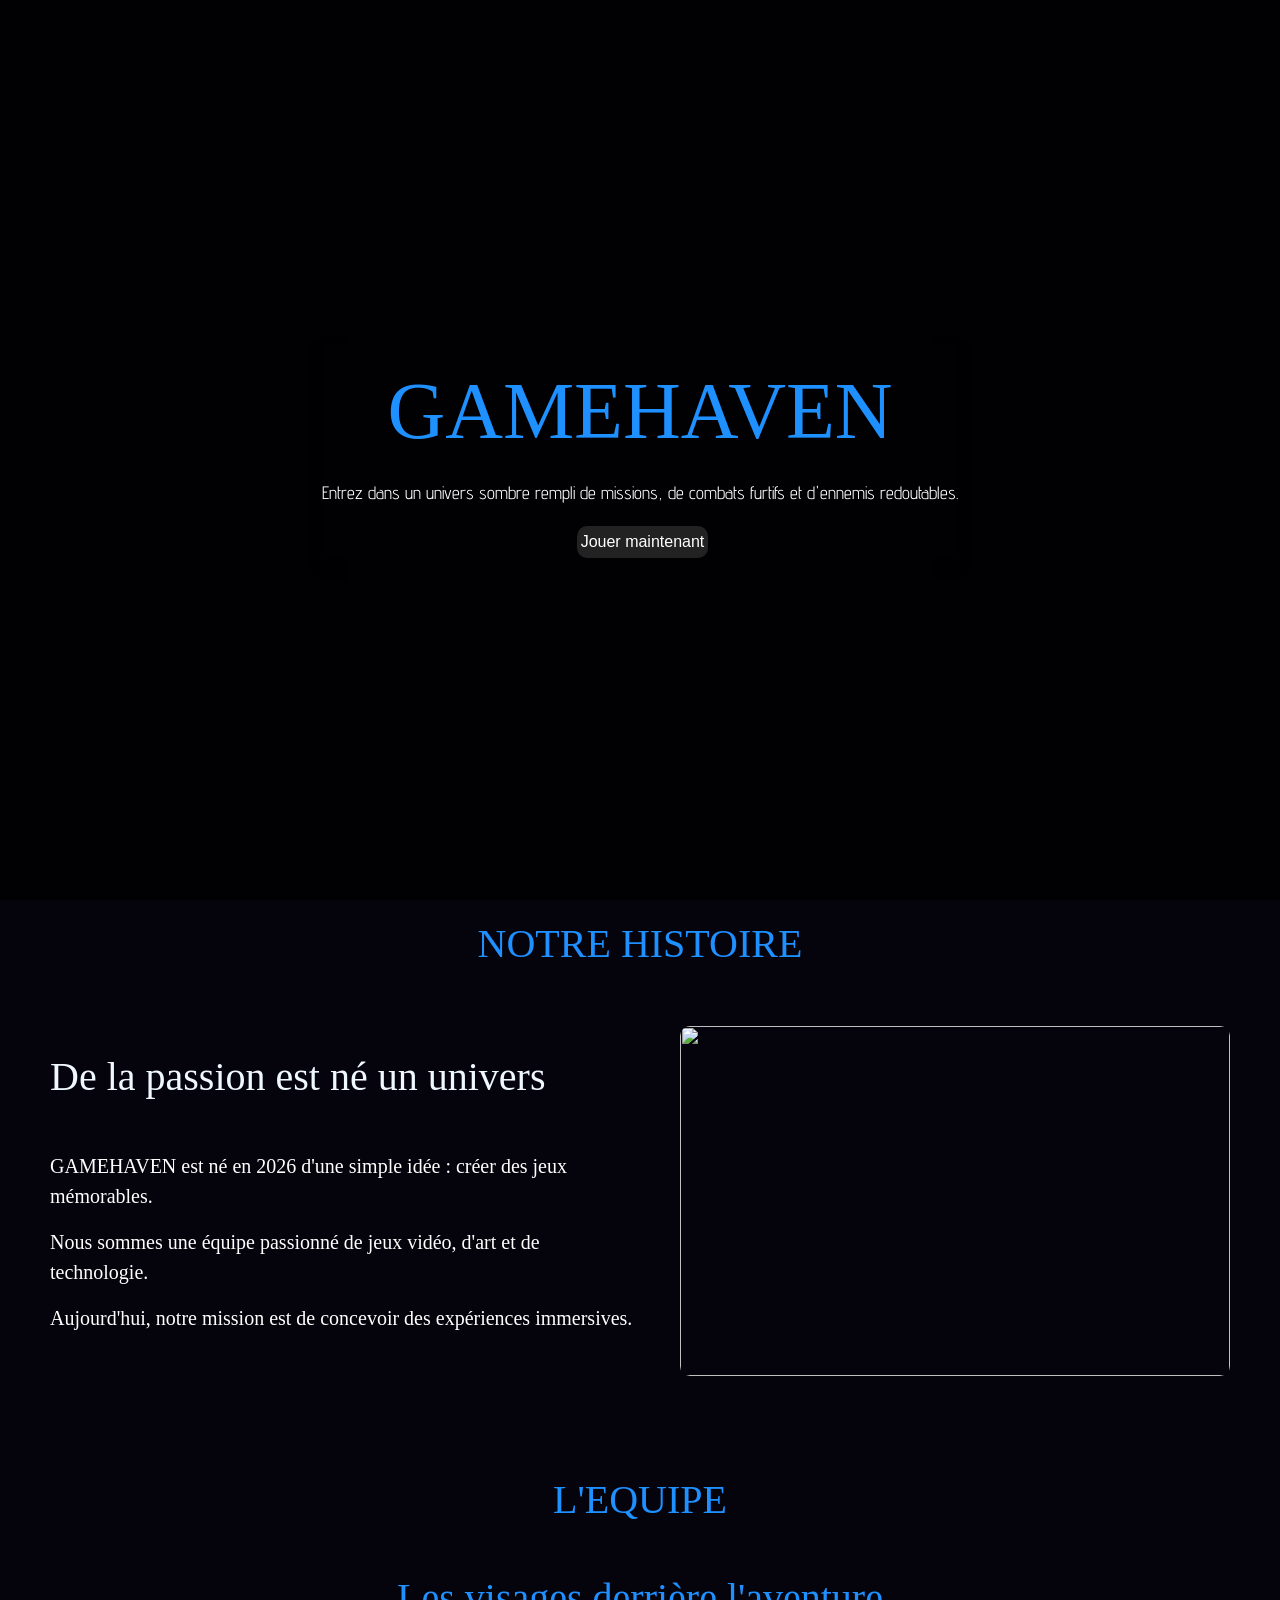
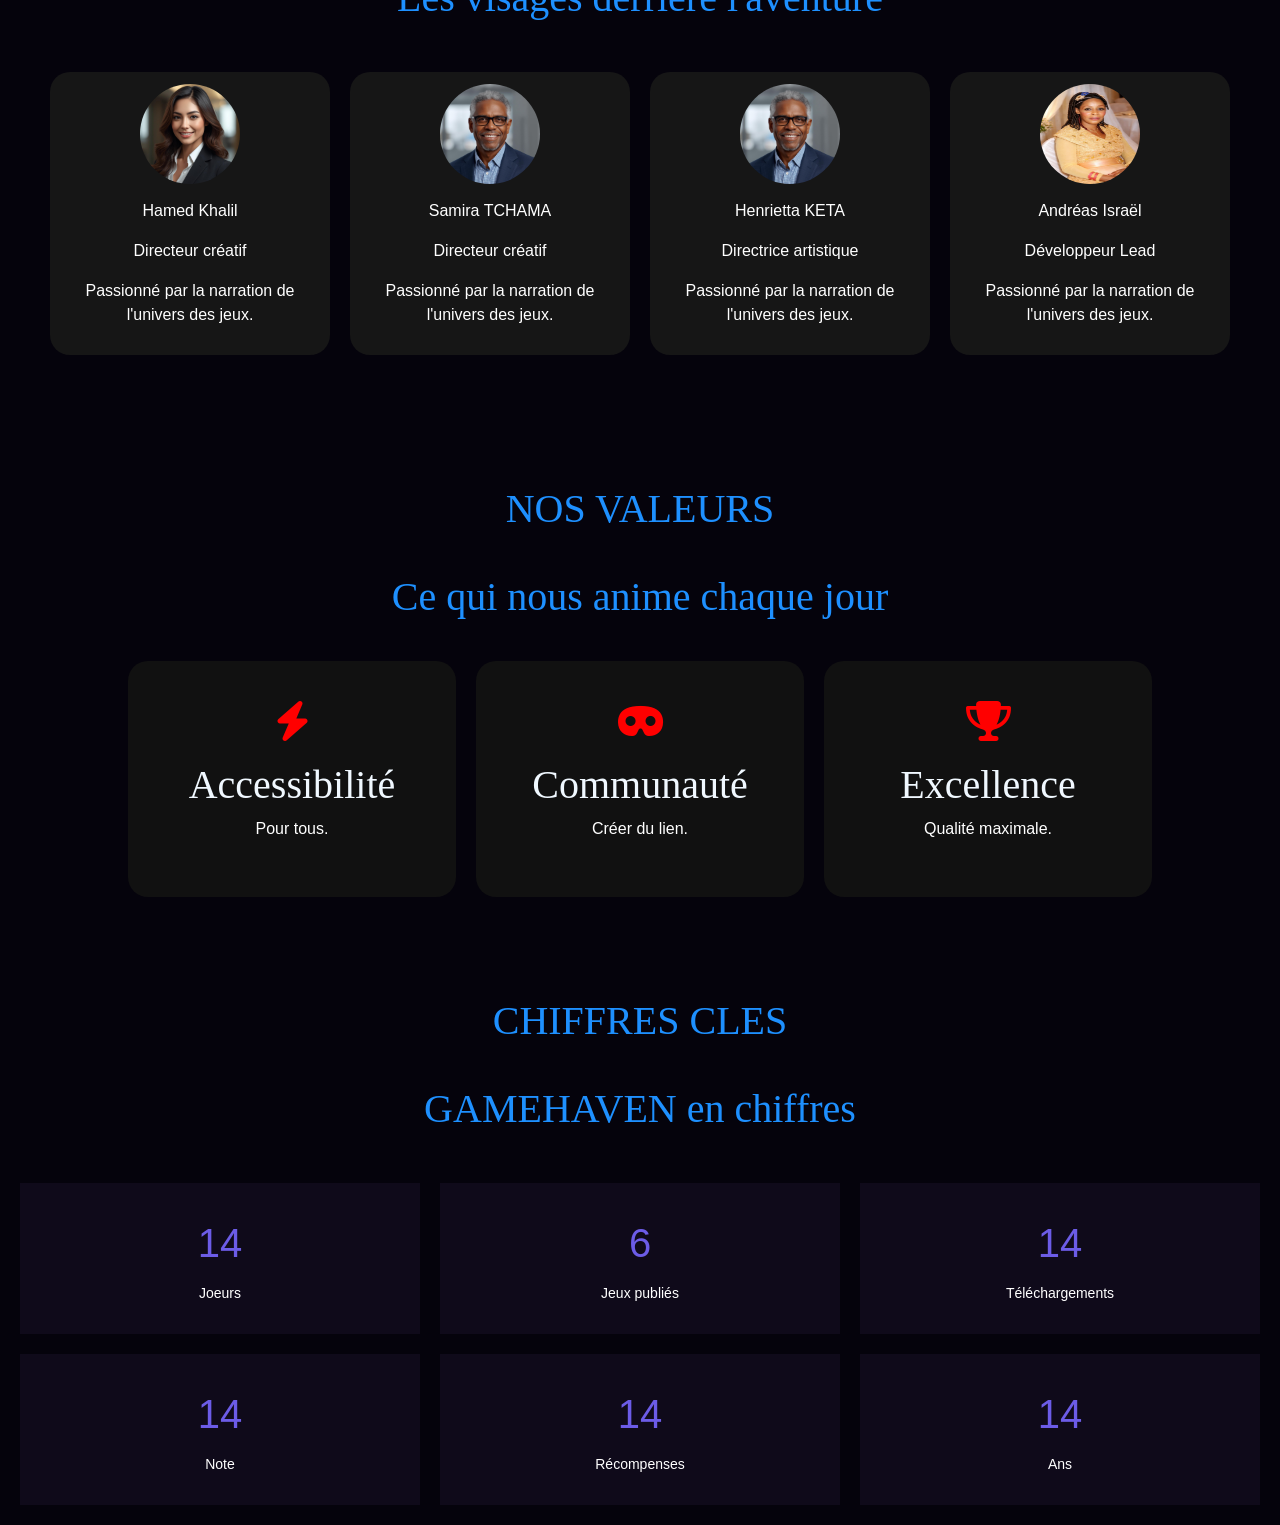
==== commit 79eaa58c: "dépôt" ====
--- a/about.html
+++ b/about.html
@@ -11,6 +11,7 @@
 rel="stylesheet"> 
 <link rel="stylesheet" href="https://cdnjs.cloudflare.com/ajax/libs/font-awesome/6.5.2/css/all.min.css">
 <!-- Votre feuille de style personnelle --> 
+<link href="https://fonts.googleapis.com/css2?family=Advent+Pro&display=swap" rel="stylesheet">
 <link rel="stylesheet" href="css/style.css">
 <body class="violet">
     <!--SECTION HERO-->
--- a/css/style.css
+++ b/css/style.css
@@ -8,7 +8,6 @@
     --white: #ffffff;
     --dark: #222222;
 }
-
 body {
     margin: 0;
     font-family: var(--font-main);
@@ -29,19 +28,88 @@
     border-radius: 10px;
     color: yellow;
 }
-.navbar-brand {
-    color: #1e90ff;
-} 
-.navbar-brand1 {
-     color: #1e90ff;
-     margin-left: 40px;
-} 
-.nav-link {
-    color: #667eea;
-    font-size: initial;
-}
-.nav-1 {
-    border-radius: 40px;
+.navbar{
+    position: fixed;
+    top: 0;
+    left: 0;
+    width: 100%;
+    z-index: 1000;
+    background: white;
+    padding: 15px 0;
+    box-shadow: 0 2px 10px rgba(0,0,0,0.1);
+    transition: 0.3s;
+}
+.navbar-brand{
+    font-size: 28px;
+    font-weight: bold;
+    color: #0d6efd;
+}
+.nav-link:hover{
+    color: #250dfd;
+    background-color: transparent;
+}
+.nav-link{
+    border: 2px solid #0d6efd;
+    color: white;
+    font-size: 18px;
+    margin: 0 10px;
+    transition : 0.3s;
+    border-radius: 8px;
+    padding: 8px 15px;
+}
+/*======= DESKTOP =======*/
+@media (min-width: 1200px){
+    .navbar-nav{
+        gap: 15px;
+    }
+    .nav-link{
+        font-size: 18px;
+        padding: 10px 18px;
+    }
+}
+/*===== TABLETTE =====*/
+@media (max-width: 768px){
+    .navbar-nav{
+        text-align: center;
+        margin-top: 15px;
+    }
+    .nav-item{
+        margin: 10px 0;
+    }
+    .navbar-collapse{
+        background: white;
+        padding: 15px;
+        border-radius: 10px;
+    }
+    .nav-link{
+        display: block;
+        font-size: 17px;
+    }
+}
+/*===== MOBILE =====*/
+@media (max-width: 375px){
+    .navbar{
+        padding: 10px;
+    }
+    .navbar-brand{
+        font-size: 20px;
+    }
+    .navbar-nav{
+        text-align: center;
+    }
+    .nav-item{
+        margin: 8px 0;
+    }
+    .nav-link{
+        display: block;
+        font-size: 15px;
+        padding: 10px;
+    }
+    .navbar-collapse{
+        background: white;
+        padding: 12px;
+        border-radius: 10px;
+    }
 }
 button {
     background-color: var(--dark);
@@ -58,6 +126,21 @@
     color: red;
     transition: 0.8s;            
 }
+/* Bouton retour */
+.Boutons {
+    height: 50px;
+    width: 50px;
+    background-color: crimson;
+    border-radius: 50%;
+    display: flex;
+    justify-content: center;
+    align-items: center;
+    position: fixed;
+    right: 20px;
+    bottom: 20px;
+    cursor: pointer;
+}
+
 
 /*=== SECTIONS TEMOIGNAGES ET TARIFS ===*/
 .section-container {
@@ -80,11 +163,14 @@
     transform: translateY(-10px);
     box-shadow: 0 0 20px rgba(108,92,231,0.5);
 }
-.avatar {
+.card img{
     width: 80px;
     height: 80px;
     border-radius: 50%;
     margin-bottom: 15px;
+ 
+    margin-left: auto;
+    margin-right: auto;
 }
 .card h1 {
     font-size: 25px;
@@ -101,7 +187,6 @@
     color: gold;
     font-size: 1.2rem;
 }
-
 /* Section hero */
 .text {
     color: #ffffff;
@@ -147,12 +232,10 @@
     border-radius: 20px 20px 0 0;
     flex-wrap: nowrap;    
 }
-
 .start-card {
     text-align: center;
     flex: 1;   
 }
-
 .counter {
     font-size: 40px;
     font-weight: 500;
@@ -176,7 +259,6 @@
     font-size: 25px;
     color: #ffffff;
 }
-
 .services-container {
     color: deepskyblue;
     justify-content: center;
@@ -189,7 +271,7 @@
     background-color: #0f0a1a;
     margin-top: 20px;
 }
-  .service-card {
+.service-card {
     border-radius: 20px;
     width: 200px;
     max-width: 350px;
@@ -203,20 +285,19 @@
     text-align: center;
     padding: 10px 20px;
 }
-
 .service-card:hover{
     transform: translateY(-10px);
     box-shadow: 0 20px 40px black;
-}
-.card-icon {
-    margin-bottom: 20px;
-    display: inline-block;
 }
 .icon-3 {
     width: 48px;
     height: 48px;
     border-radius: 12px;
     margin: 0 auto;
+}
+.card-icon i{
+    font-size: 40px;
+    color: rgb(150, 7, 74);
 }
 .icon-1::before {
     color: #ffffff;
@@ -248,6 +329,7 @@
 .pp {
     text-align: center;
     margin-top: 10px;
+    font-family: "Orbitron", sans-serif;
 }
 .propos {
     color: #ffffff;
@@ -255,8 +337,8 @@
 .propos p{
     text-align: center;
     font-size: 30px;
-}
-
+    font-family: "Orbitron", sans-serif;
+}
 /*Responsive Design */
 @media (max-width: 768px) {
     .service-container {
@@ -294,6 +376,9 @@
 .footer-b p {
     margin-left: 20px;
     
+}
+.footer-b h4{
+    font-family: "inter";
 }
 .footer-b h1 {
     font-size: 22px;
@@ -340,6 +425,7 @@
     align-items: center;
     height: auto;
     gap: 20px;
+    background-color: rgb(31, 5, 52);
 }
 option {
     color: red;
@@ -347,7 +433,6 @@
 .error {
     color: red;
 }
-
 .form-box,
 .info-box {
     width: 400px;
@@ -357,14 +442,12 @@
     border: 2px solid rgba(255,255,255,0.5);
     box-shadow: 0 0 20px cyan;
 }
-
 .form-box h1 {
     font-family: Georgia, 'Times New Roman', Times, serif;
     font-size: 20px;
     margin-left: 20px;
     color: #1e90ff;
 }
-
 input,
 select,
 textarea {
@@ -377,7 +460,6 @@
     background: rgba(255,255,255,0.1);
     color: #ffffff;
 }
-
 input:focus,
 select:focus,
 textarea:focus {
@@ -389,22 +471,18 @@
     transform: scale(1.02);
     transition: 3s;
 }
-
 input:focus::placeholder,
 textarea:focus::placeholder {
     color: green;
 }
-
 textarea {
     height: 50px;
     resize: none;
 }
-
 .row {
     display: flex;
     gap: 10px;
 }
-
 .btn-9 {
     width: 100%;
     border: none;
@@ -415,30 +493,25 @@
     cursor: pointer;
     transition: 0.4s;
 }
-
 .btn-9:hover {
     transform: scale(1.05);
 }
-
 .success {
     margin-top: 10px;
     color: lawngreen;
     margin-left: 19%;
 }
-
 .info-box p,
 .info-box h1 {
     margin: 10px 0;
     color: var(--white);
 }
-
 iframe {
     width: 390px;
     height: 250px;
     border-radius: 10px;
     margin-top: 40px;
 }
-
 /*=========TARIFS========*/
 .tarifs {
     background-color: #0c090f;
@@ -468,8 +541,7 @@
     color: white;
     padding: 5px 10px;
     font-size: 12px;
-    border-radius: 70px;
-    
+    border-radius: 70px;   
 }
 .price {
     font-size: 22px;
@@ -552,9 +624,13 @@
     position: relative;
     z-index: 2;
 }
+.shadow p{
+    font-family: "Advent Pro", sans-serif;
+}
 .shadow h6{
     font-size: 80px;
     color: var(--primary-color);
+    font-family: "inter";
 }
 .shadow p{
     margin: 20px 0;
@@ -568,7 +644,6 @@
    font-family: 'Franklin Gothic Medium', 'Arial Narrow', Arial, sans-serif;
    font-size: 25px;
 }
-
 .heros {
     display: flex;
     align-items: center;
@@ -581,14 +656,17 @@
     font-size: 40px;
     color: #1e90ff;
     margin-top: 20px;
-}
-.heros-text p, cta, h2, p {
-    color: #ffffff;
-}
-.heros-text h1 {
-    color: rgb(78, 7, 78);
+    font-family: "inter";
+}
+.heros-text  cta, h2, p {
+    color: #ffffff;
+}
+.heros-text p{
+    font-family: "Nunito";
+    font-size: 20px;
 }
 .heros-text h2, h3 {
+    font-family: "Poppins";
     font-size: 40px;
     color: aliceblue;
 }
@@ -605,10 +683,11 @@
     padding: 50px;
     text-align: center;
 }
-.team h1{
+.team h1, h2{
    font-size: 40px;
    color: dodgerblue;
    margin-bottom: 50px;
+   font-family: "inter";
 }
 .teams {
     display: grid;
@@ -635,6 +714,7 @@
     font-size: 40px;
     color: #1e90ff;
     margin-bottom: 40px;
+    font-family: "inter";
 }
 .valeur-grid {
     display: grid;
@@ -677,19 +757,66 @@
 .span {
     color: white;
 }
-/*==== Freelances ====*/
+/*==== Freelance ====*/
+.sections-container{
+    gap: 30px;
+    padding: 60px 8%;
+    display: grid;
+    grid-template-columns: repeat(3, 1fr);
+}
 .mb-4 {
-    color: #610cb7;
-    text-align: center;
+    color:  #f8fafc;
+    text-align: center;
+}
+.cardes{
+    background: #111;
+    color: white;
+    border-radius: 15px;
+    overflow: hidden;
+    transition: 0.3s;
+    width: 300px;
 }
 .card-img-top {
-    width: 200px;
-    height: 150px; 
+    width: 100%;
+    height: 250px; 
+    object-fit: cover;
+}
+.card-body{
+    padding: 20px;
+    text-align: center;
+    line-height: 1;
+}
+.card-body h1{
+    font-size: 15px;
+    color: white
 }
 #count {
   color: white;
   font-size: 40px;
 }
+/* Bouton principal */
+.btn-primary{
+    background-color: black;
+    border:none;
+    padding:10px 20px;
+    border-radius:10px;
+}
+.btn-primary:hover{
+    background-color:#5a159f;
+}
+.btn-outline-primary{
+    color:#f8fafc;
+    border:2px solid #000000;
+    padding:10px 20px;
+    border-radius:20px;
+    background-color: transparent;
+}
+.btn-outline-primary:hover{
+    background-color:#610cb7;
+    color:white;
+}
+.freelance-page {
+    background: linear-gradient(135deg, #1a0033, #0f172a);
+}
 
 
-
